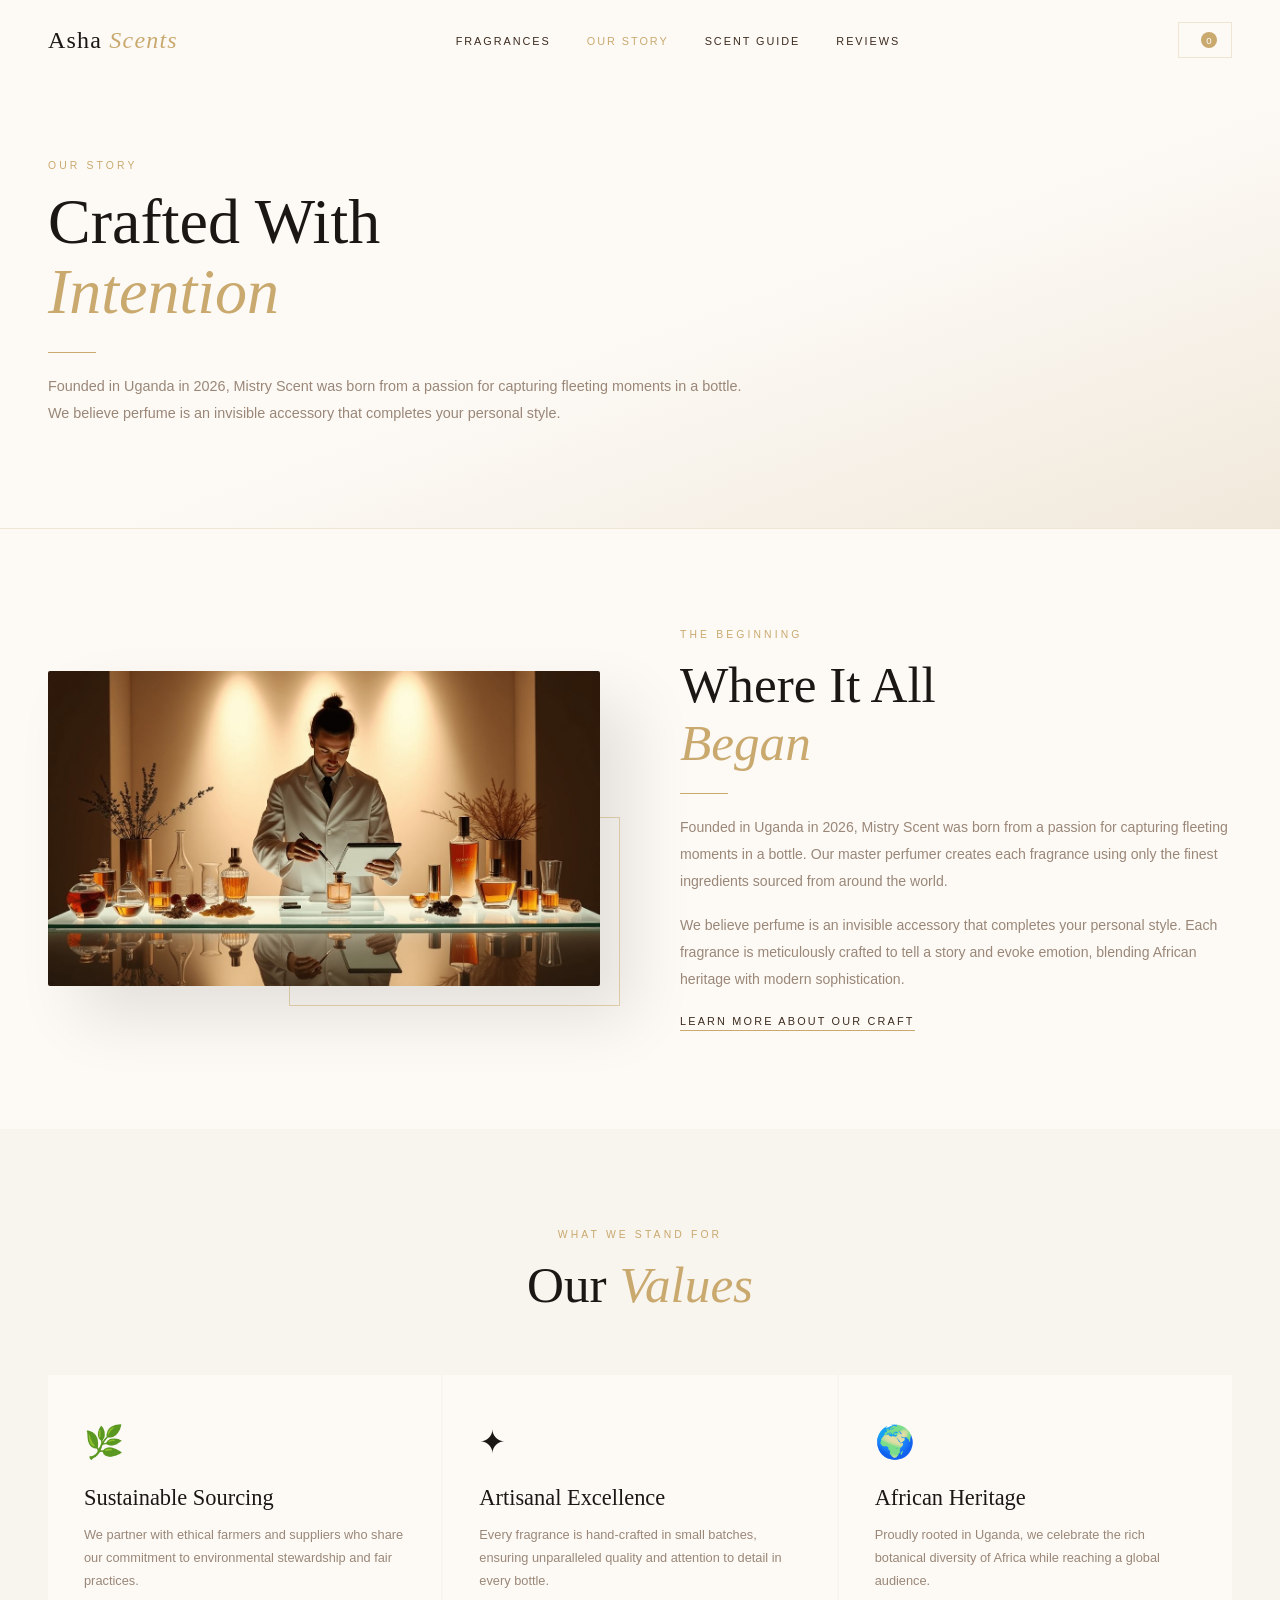
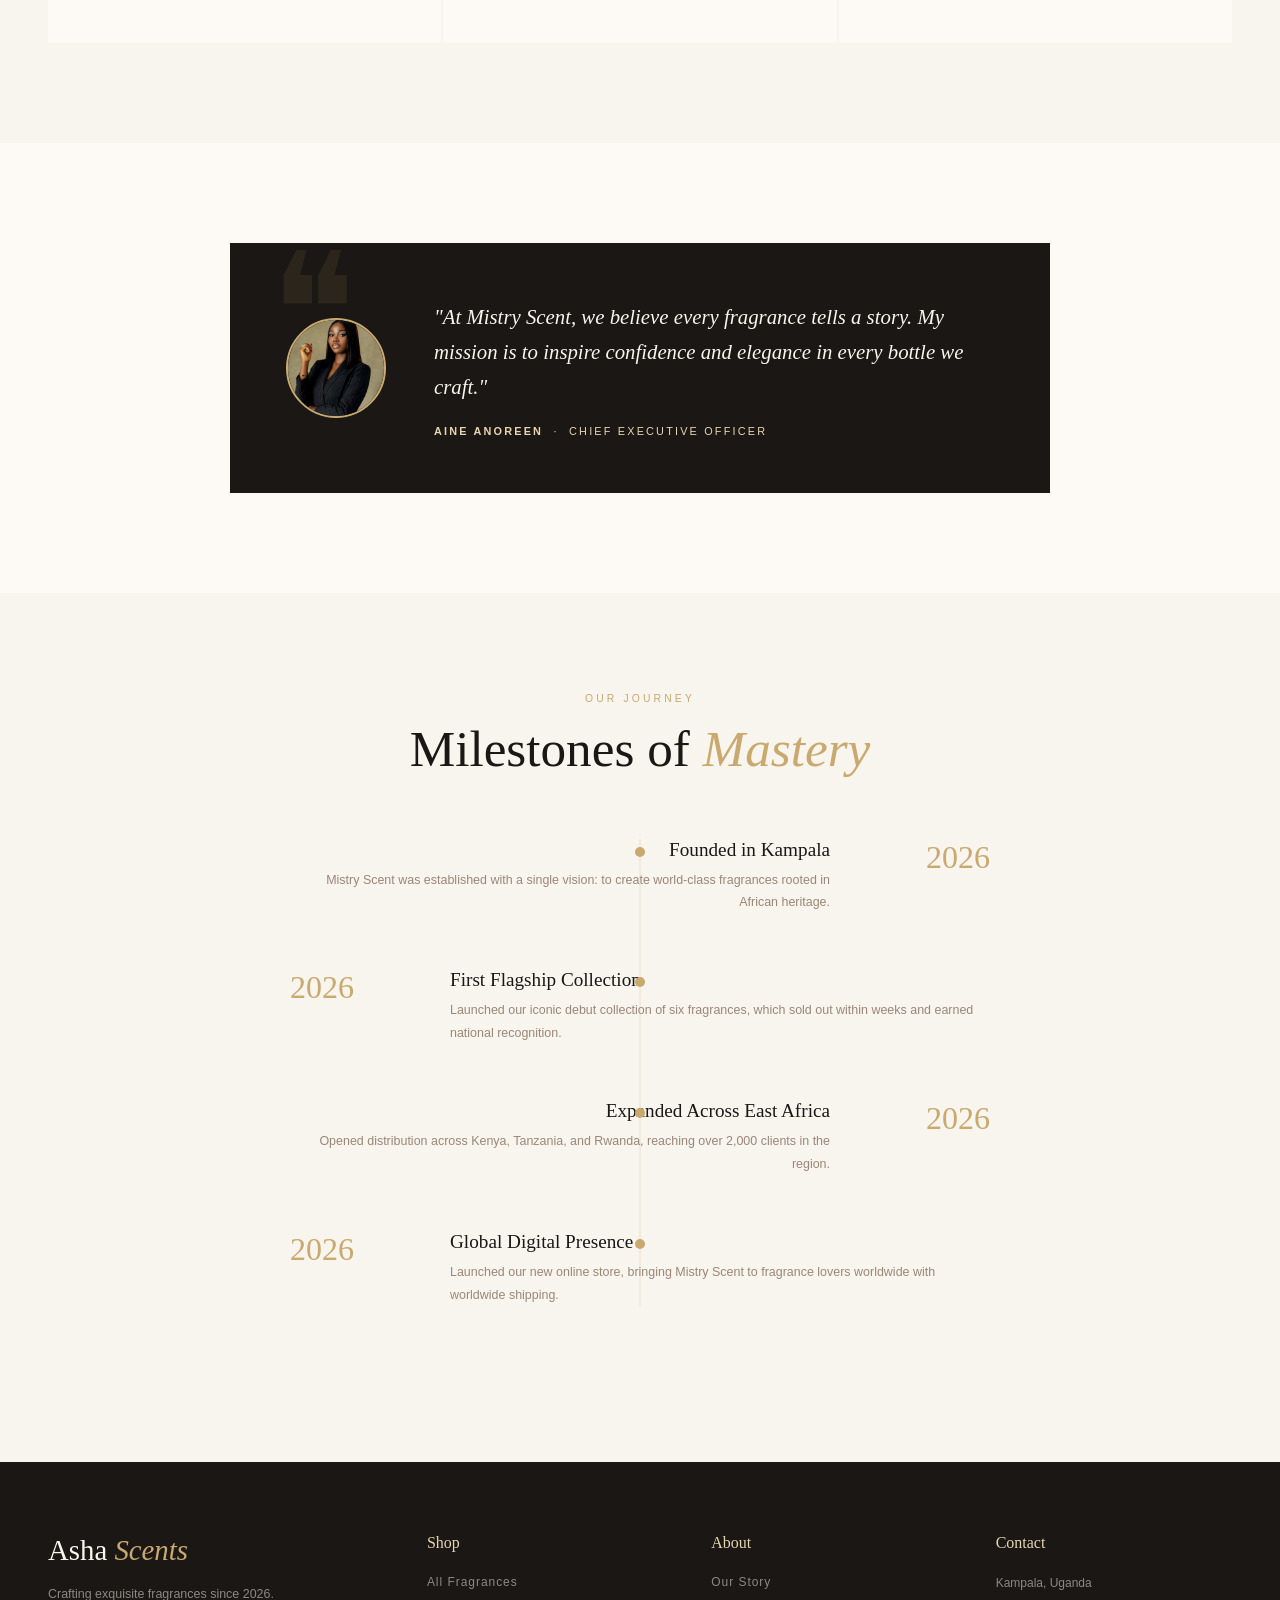
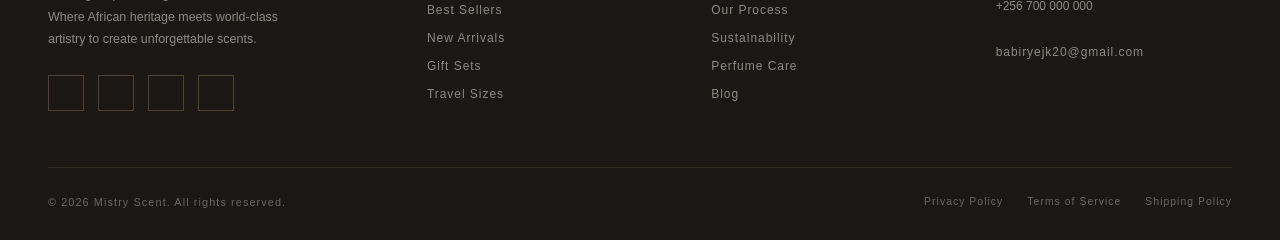
==== pages/about.html @ cc58d783 "Initial Commit" ====
<!doctype html>
<html lang="en">
  <head>
    <meta charset="UTF-8" />
    <meta name="viewport" content="width=device-width, initial-scale=1.0" />
    <title>Our Story | Mistry Scent</title>
    <link rel="stylesheet" href="../css/about.css" />
  </head>
  <body>
    <!-- NAV -->
    <nav id="mainNav">
      <a href="../index.html" class="nav-logo">Asha <em>Scents</em></a>
      <ul class="nav-links">
        <li><a href="../index.html#fragrances">Fragrances</a></li>
        <li><a href="./about.html" class="active">Our Story</a></li>
        <li><a href="../index.html#guide">Scent Guide</a></li>
        <li><a href="./testimonials.html">Reviews</a></li>
      </ul>
      <button class="nav-bag" id="navBag" aria-label="Open shopping bag">
        <i class="fas fa-shopping-bag" style="font-size: 0.85rem"></i>
        <span class="nav-bag-count" id="cartCount">0</span>
      </button>
      <button class="nav-hamburger" id="hamburger" aria-label="Open menu">
        <i class="fas fa-bars"></i>
      </button>
    </nav>

    <div class="mobile-menu" id="mobileMenu">
      <button class="mobile-close" id="mobileClose">
        <i class="fas fa-times"></i>
      </button>
      <a href="../index.html#fragrances">Fragrances</a>
      <a href="./about.html">Our Story</a>
      <a href="../index.html#guide">Scent Guide</a>
      <a href="./testimonials.html">Reviews</a>
      <a href="../index.html#contact">Contact</a>
    </div>

    <!-- PAGE HERO -->
    <div class="page-hero">
      <div class="page-hero-inner reveal">
        <div class="section-eyebrow">Our Story</div>
        <h1>Crafted With<br /><em>Intention</em></h1>
        <div class="divider"></div>
        <p>
          Founded in Uganda in 2026, Mistry Scent was born from a passion for
          capturing fleeting moments in a bottle. We believe perfume is an
          invisible accessory that completes your personal style.
        </p>
      </div>
    </div>

    <!-- ABOUT -->
    <section id="about">
      <div class="about-grid">
        <div class="about-img-wrap reveal">
          <img
            src="../assets/scents/man_in_lab.jpg"
            alt="Master perfumer crafting luxury fragrances"
          />
          <div class="about-img-accent"></div>
        </div>
        <div class="about-content reveal">
          <div class="section-eyebrow">The Beginning</div>
          <h2 class="section-title">Where It All<br /><em>Began</em></h2>
          <div class="divider"></div>
          <p>
            Founded in Uganda in 2026, Mistry Scent was born from a passion for
            capturing fleeting moments in a bottle. Our master perfumer creates
            each fragrance using only the finest ingredients sourced from around
            the world.
          </p>
          <p>
            We believe perfume is an invisible accessory that completes your
            personal style. Each fragrance is meticulously crafted to tell a
            story and evoke emotion, blending African heritage with modern
            sophistication.
          </p>
          <a href="#" class="about-link">Learn More About Our Craft</a>
        </div>
      </div>
    </section>

    <!-- VALUES -->
    <section class="values-section">
      <div style="text-align: center" class="reveal">
        <div class="section-eyebrow">What We Stand For</div>
        <h2 class="section-title">Our <em>Values</em></h2>
      </div>
      <div class="values-grid">
        <div class="value-card reveal">
          <div class="value-icon">🌿</div>
          <div class="value-title">Sustainable Sourcing</div>
          <div class="value-desc">
            We partner with ethical farmers and suppliers who share our
            commitment to environmental stewardship and fair practices.
          </div>
        </div>
        <div class="value-card reveal">
          <div class="value-icon">✦</div>
          <div class="value-title">Artisanal Excellence</div>
          <div class="value-desc">
            Every fragrance is hand-crafted in small batches, ensuring
            unparalleled quality and attention to detail in every bottle.
          </div>
        </div>
        <div class="value-card reveal">
          <div class="value-icon">🌍</div>
          <div class="value-title">African Heritage</div>
          <div class="value-desc">
            Proudly rooted in Uganda, we celebrate the rich botanical diversity
            of Africa while reaching a global audience.
          </div>
        </div>
      </div>
    </section>

    <!-- CEO -->
    <div class="ceo-section reveal">
      <div class="ceo-inner">
        <div class="ceo-avatar">
          <img
            src="../assets/aineAnoreen.jpg"
            alt="Aine Anoreen, CEO"
          />
        </div>
        <div>
          <p class="ceo-quote">
            "At Mistry Scent, we believe every fragrance tells a story. My
            mission is to inspire confidence and elegance in every bottle we
            craft."
          </p>
          <div class="ceo-name">
            <strong>Aine Anoreen</strong> &nbsp;·&nbsp; Chief Executive Officer
          </div>
        </div>
      </div>
    </div>

    <!-- TIMELINE -->
    <section class="timeline-section">
      <div style="text-align: center" class="reveal">
        <div class="section-eyebrow">Our Journey</div>
        <h2 class="section-title">Milestones of <em>Mastery</em></h2>
      </div>
      <div class="timeline">
        <div class="timeline-item reveal">
          <div class="timeline-year">2026</div>
          <div class="timeline-dot"></div>
          <div class="timeline-content">
            <div class="timeline-title">Founded in Kampala</div>
            <div class="timeline-desc">
              Mistry Scent was established with a single vision: to create
              world-class fragrances rooted in African heritage.
            </div>
          </div>
        </div>
        <div class="timeline-item reveal">
          <div class="timeline-year">2026</div>
          <div class="timeline-dot"></div>
          <div class="timeline-content">
            <div class="timeline-title">First Flagship Collection</div>
            <div class="timeline-desc">
              Launched our iconic debut collection of six fragrances, which sold
              out within weeks and earned national recognition.
            </div>
          </div>
        </div>
        <div class="timeline-item reveal">
          <div class="timeline-year">2026</div>
          <div class="timeline-dot"></div>
          <div class="timeline-content">
            <div class="timeline-title">Expanded Across East Africa</div>
            <div class="timeline-desc">
              Opened distribution across Kenya, Tanzania, and Rwanda, reaching
              over 2,000 clients in the region.
            </div>
          </div>
        </div>
        <div class="timeline-item reveal">
          <div class="timeline-year">2026</div>
          <div class="timeline-dot"></div>
          <div class="timeline-content">
            <div class="timeline-title">Global Digital Presence</div>
            <div class="timeline-desc">
              Launched our new online store, bringing Mistry Scent to fragrance
              lovers worldwide with worldwide shipping.
            </div>
          </div>
        </div>
      </div>
    </section>

    <!-- FOOTER -->
    <footer id="contact">
      <div class="footer-grid">
        <div>
          <div class="footer-brand">Asha <em>Scents</em></div>
          <p class="footer-about">
            Crafting exquisite fragrances since 2026. Where African heritage
            meets world-class artistry to create unforgettable scents.
          </p>
          <div class="footer-socials">
            <a href="#" class="footer-social" aria-label="Instagram"
              ><i class="fab fa-instagram"></i
            ></a>
            <a href="#" class="footer-social" aria-label="Facebook"
              ><i class="fab fa-facebook-f"></i
            ></a>
            <a href="#" class="footer-social" aria-label="Pinterest"
              ><i class="fab fa-pinterest-p"></i
            ></a>
            <a href="#" class="footer-social" aria-label="TikTok"
              ><i class="fab fa-tiktok"></i
            ></a>
          </div>
        </div>
        <div class="footer-col">
          <h4>Shop</h4>
          <ul>
            <li><a href="#">All Fragrances</a></li>
            <li><a href="#">Best Sellers</a></li>
            <li><a href="#">New Arrivals</a></li>
            <li><a href="#">Gift Sets</a></li>
            <li><a href="#">Travel Sizes</a></li>
          </ul>
        </div>
        <div class="footer-col">
          <h4>About</h4>
          <ul>
            <li><a href="#">Our Story</a></li>
            <li><a href="#">Our Process</a></li>
            <li><a href="#">Sustainability</a></li>
            <li><a href="#">Perfume Care</a></li>
            <li><a href="#">Blog</a></li>
          </ul>
        </div>
        <div class="footer-col">
          <h4>Contact</h4>
          <address>
            Kampala, Uganda<br />+256 700 000 000<br /><br /><a
              href="mailto:babiryejk20@gmail.com"
              >babiryejk20@gmail.com</a
            >
          </address>
        </div>
      </div>
      <div class="footer-bottom">
        <p>© 2026 Mistry Scent. All rights reserved.</p>
        <div class="footer-links">
          <a href="#">Privacy Policy</a><a href="#">Terms of Service</a
          ><a href="#">Shipping Policy</a>
        </div>
      </div>
    </footer>

    <!-- TOAST -->
    <div class="toast" id="toast" role="status" aria-live="polite">
      <i class="toast-icon fas fa-check"></i>
      <span class="toast-msg"></span>
    </div>

    <script src="../js/about.js"></script>
  </body>
</html>
---- css/about.css ----
:root {
  --cream: #f8f4ee;
  --warm-white: #fdfaf6;
  --gold: #c9a96e;
  --gold-light: #e8d5b0;
  --gold-dark: #9d7a45;
  --charcoal: #1a1714;
  --brown: #3d2b1f;
  --mid: #6b5744;
  --text-muted: #9a8778;
  --border: rgba(201, 169, 110, 0.25);
  --transition: 0.3s ease;
}
*,
*::before,
*::after {
  margin: 0;
  padding: 0;
  box-sizing: border-box;
}
html {
  scroll-behavior: smooth;
}
body {
  font-family: "Jost", sans-serif;
  background: var(--warm-white);
  color: var(--charcoal);
  overflow-x: hidden;
}
h1,
h2,
h3,
h4 {
  font-family: "Cormorant Garamond", serif;
}
img {
  display: block;
  max-width: 100%;
}
a {
  text-decoration: none;
  color: inherit;
}

.section-eyebrow {
  font-size: 0.65rem;
  letter-spacing: 0.3em;
  text-transform: uppercase;
  color: var(--gold);
  font-weight: 400;
  margin-bottom: 16px;
}
.section-title {
  font-size: clamp(2rem, 4vw, 3.2rem);
  font-weight: 300;
  line-height: 1.15;
  color: var(--charcoal);
}
.section-title em {
  font-style: italic;
  color: var(--gold);
}
.divider {
  width: 48px;
  height: 1px;
  background: var(--gold);
  margin: 20px 0;
}
.reveal {
  opacity: 0;
  transform: translateY(28px);
  transition:
    opacity 0.8s ease,
    transform 0.8s ease;
}
.reveal.visible {
  opacity: 1;
  transform: translateY(0);
}

/* NAV */
nav {
  position: fixed;
  top: 0;
  left: 0;
  right: 0;
  z-index: 900;
  display: flex;
  align-items: center;
  justify-content: space-between;
  padding: 22px 48px;
  transition:
    background 0.4s,
    box-shadow 0.4s;
}
nav.scrolled {
  background: rgba(253, 250, 246, 0.96);
  box-shadow: 0 1px 20px rgba(0, 0, 0, 0.07);
  backdrop-filter: blur(12px);
}
.nav-logo {
  font-family: "Cormorant Garamond", serif;
  font-size: 1.5rem;
  font-weight: 300;
  color: var(--charcoal);
  letter-spacing: 0.05em;
}
.nav-logo em {
  font-style: italic;
  color: var(--gold);
}
.nav-links {
  display: flex;
  gap: 36px;
  list-style: none;
}
.nav-links a {
  font-size: 0.68rem;
  letter-spacing: 0.18em;
  text-transform: uppercase;
  color: var(--brown);
  font-weight: 400;
  transition: color var(--transition);
}
.nav-links a:hover,
.nav-links a.active {
  color: var(--gold);
}
.nav-bag {
  background: none;
  border: 1px solid var(--border);
  padding: 9px 14px;
  cursor: pointer;
  color: var(--charcoal);
  display: flex;
  align-items: center;
  gap: 8px;
  transition: border-color var(--transition);
}
.nav-bag:hover {
  border-color: var(--gold);
}
.nav-bag-count {
  font-size: 0.6rem;
  background: var(--gold);
  color: #fff;
  border-radius: 50%;
  width: 16px;
  height: 16px;
  display: flex;
  align-items: center;
  justify-content: center;
  font-weight: 500;
}
.nav-hamburger {
  display: none;
  background: none;
  border: none;
  cursor: pointer;
  font-size: 1.1rem;
  color: var(--charcoal);
}

/* MOBILE MENU */
.mobile-menu {
  position: fixed;
  inset: 0;
  background: var(--warm-white);
  z-index: 950;
  display: flex;
  flex-direction: column;
  align-items: center;
  justify-content: center;
  gap: 28px;
  transform: translateX(100%);
  transition: transform 0.4s cubic-bezier(0.77, 0, 0.175, 1);
}
.mobile-menu.open {
  transform: translateX(0);
}
.mobile-menu a {
  font-family: "Cormorant Garamond", serif;
  font-size: 2.2rem;
  font-weight: 300;
  color: var(--charcoal);
}
.mobile-menu a:hover {
  color: var(--gold);
}
.mobile-close {
  position: absolute;
  top: 24px;
  right: 28px;
  background: none;
  border: none;
  font-size: 1.4rem;
  cursor: pointer;
  color: var(--charcoal);
}

/* PAGE HERO */
.page-hero {
  padding: 160px 48px 100px;
  background: linear-gradient(160deg, var(--warm-white) 55%, #f0e8da);
  border-bottom: 1px solid var(--border);
}
.page-hero-inner {
  max-width: 700px;
}
.page-hero h1 {
  font-size: clamp(2.8rem, 5vw, 4.5rem);
  font-weight: 300;
  line-height: 1.1;
  margin-bottom: 24px;
}
.page-hero h1 em {
  font-style: italic;
  color: var(--gold);
}
.page-hero p {
  font-size: 0.9rem;
  color: var(--text-muted);
  line-height: 1.9;
  font-weight: 300;
}

/* ABOUT SECTION */
#about {
  padding: 100px 48px;
}
.about-grid {
  display: grid;
  grid-template-columns: 1fr 1fr;
  gap: 80px;
  align-items: center;
}
.about-img-wrap {
  position: relative;
}
.about-img-wrap img {
  width: 100%;
  border-radius: 2px;
  box-shadow: 32px 32px 64px rgba(0, 0, 0, 0.1);
}
.about-img-accent {
  position: absolute;
  bottom: -20px;
  right: -20px;
  width: 60%;
  height: 60%;
  border: 1px solid var(--gold-light);
  z-index: -1;
}
.about-content p {
  font-size: 0.88rem;
  color: var(--text-muted);
  line-height: 1.9;
  font-weight: 300;
  margin-bottom: 18px;
}
.about-link {
  font-size: 0.68rem;
  letter-spacing: 0.2em;
  text-transform: uppercase;
  color: var(--brown);
  border-bottom: 1px solid var(--gold);
  padding-bottom: 3px;
  transition: color var(--transition);
}
.about-link:hover {
  color: var(--gold);
}

/* VALUES */
.values-section {
  padding: 100px 48px;
  background: var(--cream);
}
.values-grid {
  display: grid;
  grid-template-columns: repeat(3, 1fr);
  gap: 2px;
  margin-top: 60px;
}
.value-card {
  background: var(--warm-white);
  padding: 48px 36px;
  border-bottom: 3px solid transparent;
  transition:
    border-color var(--transition),
    transform var(--transition);
}
.value-card:hover {
  border-color: var(--gold);
  transform: translateY(-4px);
}
.value-icon {
  font-size: 2rem;
  margin-bottom: 24px;
}
.value-title {
  font-family: "Cormorant Garamond", serif;
  font-size: 1.4rem;
  font-weight: 400;
  margin-bottom: 12px;
}
.value-desc {
  font-size: 0.8rem;
  color: var(--text-muted);
  line-height: 1.8;
  font-weight: 300;
}

/* CEO */
.ceo-section {
  padding: 100px 48px;
}
.ceo-inner {
  max-width: 820px;
  margin: 0 auto;
  display: flex;
  gap: 48px;
  align-items: center;
  background: var(--charcoal);
  padding: 56px;
  position: relative;
  overflow: hidden;
}
.ceo-inner::before {
  content: "❝";
  position: absolute;
  top: -10px;
  left: 40px;
  font-family: "Cormorant Garamond", serif;
  font-size: 10rem;
  color: rgba(201, 169, 110, 0.1);
  line-height: 1;
}
.ceo-avatar {
  flex-shrink: 0;
}
.ceo-avatar img {
  width: 100px;
  height: 100px;
  border-radius: 50%;
  object-fit: cover;
  border: 2px solid var(--gold);
}
.ceo-quote {
  font-family: "Cormorant Garamond", serif;
  font-size: 1.3rem;
  font-weight: 300;
  font-style: italic;
  color: var(--cream);
  line-height: 1.7;
  margin-bottom: 20px;
}
.ceo-name {
  font-size: 0.68rem;
  letter-spacing: 0.2em;
  text-transform: uppercase;
  color: var(--gold-light);
}

/* TIMELINE */
.timeline-section {
  padding: 100px 48px;
  background: var(--cream);
}
.timeline {
  position: relative;
  margin-top: 60px;
  max-width: 700px;
  margin-left: auto;
  margin-right: auto;
}
.timeline::before {
  content: "";
  position: absolute;
  left: 50%;
  top: 0;
  bottom: 0;
  width: 1px;
  background: var(--border);
  transform: translateX(-50%);
}
.timeline-item {
  display: flex;
  gap: 40px;
  margin-bottom: 56px;
  position: relative;
}
.timeline-item:nth-child(odd) {
  flex-direction: row-reverse;
  text-align: right;
}
.timeline-year {
  font-family: "Cormorant Garamond", serif;
  font-size: 2rem;
  font-weight: 300;
  color: var(--gold);
  flex-shrink: 0;
  width: 120px;
}
.timeline-dot {
  position: absolute;
  left: 50%;
  top: 8px;
  width: 10px;
  height: 10px;
  background: var(--gold);
  border-radius: 50%;
  transform: translateX(-50%);
}
.timeline-content {
  flex: 1;
}
.timeline-title {
  font-family: "Cormorant Garamond", serif;
  font-size: 1.2rem;
  font-weight: 400;
  margin-bottom: 8px;
}
.timeline-desc {
  font-size: 0.78rem;
  color: var(--text-muted);
  line-height: 1.8;
  font-weight: 300;
}

/* FOOTER */
footer {
  background: var(--charcoal);
  color: var(--cream);
  padding: 72px 48px 32px;
}
.footer-grid {
  display: grid;
  grid-template-columns: 1.4fr 1fr 1fr 1fr;
  gap: 48px;
  margin-bottom: 56px;
}
.footer-brand {
  font-family: "Cormorant Garamond", serif;
  font-size: 1.8rem;
  font-weight: 300;
  margin-bottom: 16px;
}
.footer-brand em {
  font-style: italic;
  color: var(--gold);
}
.footer-about {
  font-size: 0.78rem;
  color: rgba(253, 250, 246, 0.5);
  line-height: 1.8;
  max-width: 260px;
  margin-bottom: 24px;
}
.footer-socials {
  display: flex;
  gap: 14px;
}
.footer-social {
  width: 36px;
  height: 36px;
  border: 1px solid rgba(201, 169, 110, 0.3);
  display: flex;
  align-items: center;
  justify-content: center;
  font-size: 0.8rem;
  color: var(--gold-light);
  transition: all var(--transition);
}
.footer-social:hover {
  border-color: var(--gold);
  color: var(--gold);
}
.footer-col h4 {
  font-family: "Cormorant Garamond", serif;
  font-size: 1rem;
  font-weight: 400;
  margin-bottom: 20px;
  color: var(--gold-light);
}
.footer-col ul {
  list-style: none;
  display: flex;
  flex-direction: column;
  gap: 10px;
}
.footer-col a {
  font-size: 0.75rem;
  color: rgba(253, 250, 246, 0.5);
  letter-spacing: 0.08em;
  transition: color var(--transition);
}
.footer-col a:hover {
  color: var(--gold-light);
}
footer address {
  font-style: normal;
  font-size: 0.75rem;
  color: rgba(253, 250, 246, 0.5);
  line-height: 1.9;
}
footer address a {
  color: var(--gold-light);
}
.footer-bottom {
  border-top: 1px solid rgba(201, 169, 110, 0.15);
  padding-top: 28px;
  display: flex;
  justify-content: space-between;
  align-items: center;
  flex-wrap: wrap;
  gap: 12px;
}
.footer-bottom p {
  font-size: 0.68rem;
  color: rgba(253, 250, 246, 0.35);
  letter-spacing: 0.1em;
}
.footer-links {
  display: flex;
  gap: 24px;
}
.footer-links a {
  font-size: 0.65rem;
  color: rgba(253, 250, 246, 0.35);
  letter-spacing: 0.1em;
  transition: color var(--transition);
}
.footer-links a:hover {
  color: var(--gold-light);
}

/* TOAST */
.toast {
  position: fixed;
  bottom: 32px;
  right: 32px;
  z-index: 9999;
  background: var(--charcoal);
  color: var(--cream);
  padding: 14px 24px;
  font-size: 0.78rem;
  letter-spacing: 0.08em;
  display: flex;
  align-items: center;
  gap: 12px;
  opacity: 0;
  transform: translateY(16px);
  transition: all 0.4s ease;
  pointer-events: none;
}
.toast.show {
  opacity: 1;
  transform: translateY(0);
}
.toast-icon {
  color: var(--gold);
}

@media (max-width: 900px) {
  nav {
    padding: 18px 24px;
  }
  .nav-links {
    display: none;
  }
  .nav-hamburger {
    display: block;
  }
  .page-hero {
    padding: 120px 24px 60px;
  }
  #about {
    padding: 60px 24px;
  }
  .about-grid {
    grid-template-columns: 1fr;
    gap: 40px;
  }
  .about-img-accent {
    display: none;
  }
  .values-section {
    padding: 60px 24px;
  }
  .values-grid {
    grid-template-columns: 1fr;
  }
  .ceo-section {
    padding: 60px 24px;
  }
  .ceo-inner {
    flex-direction: column;
    text-align: center;
    padding: 40px 28px;
  }
  .timeline-section {
    padding: 60px 24px;
  }
  .timeline::before {
    left: 20px;
  }
  .timeline-item,
  .timeline-item:nth-child(odd) {
    flex-direction: column;
    text-align: left;
    padding-left: 48px;
  }
  .timeline-dot {
    left: 20px;
  }
  .timeline-year {
    width: auto;
  }
  .footer-grid {
    grid-template-columns: 1fr 1fr;
  }
}
@media (max-width: 560px) {
  .footer-grid {
    grid-template-columns: 1fr;
  }
  footer {
    padding: 48px 24px 24px;
  }
}
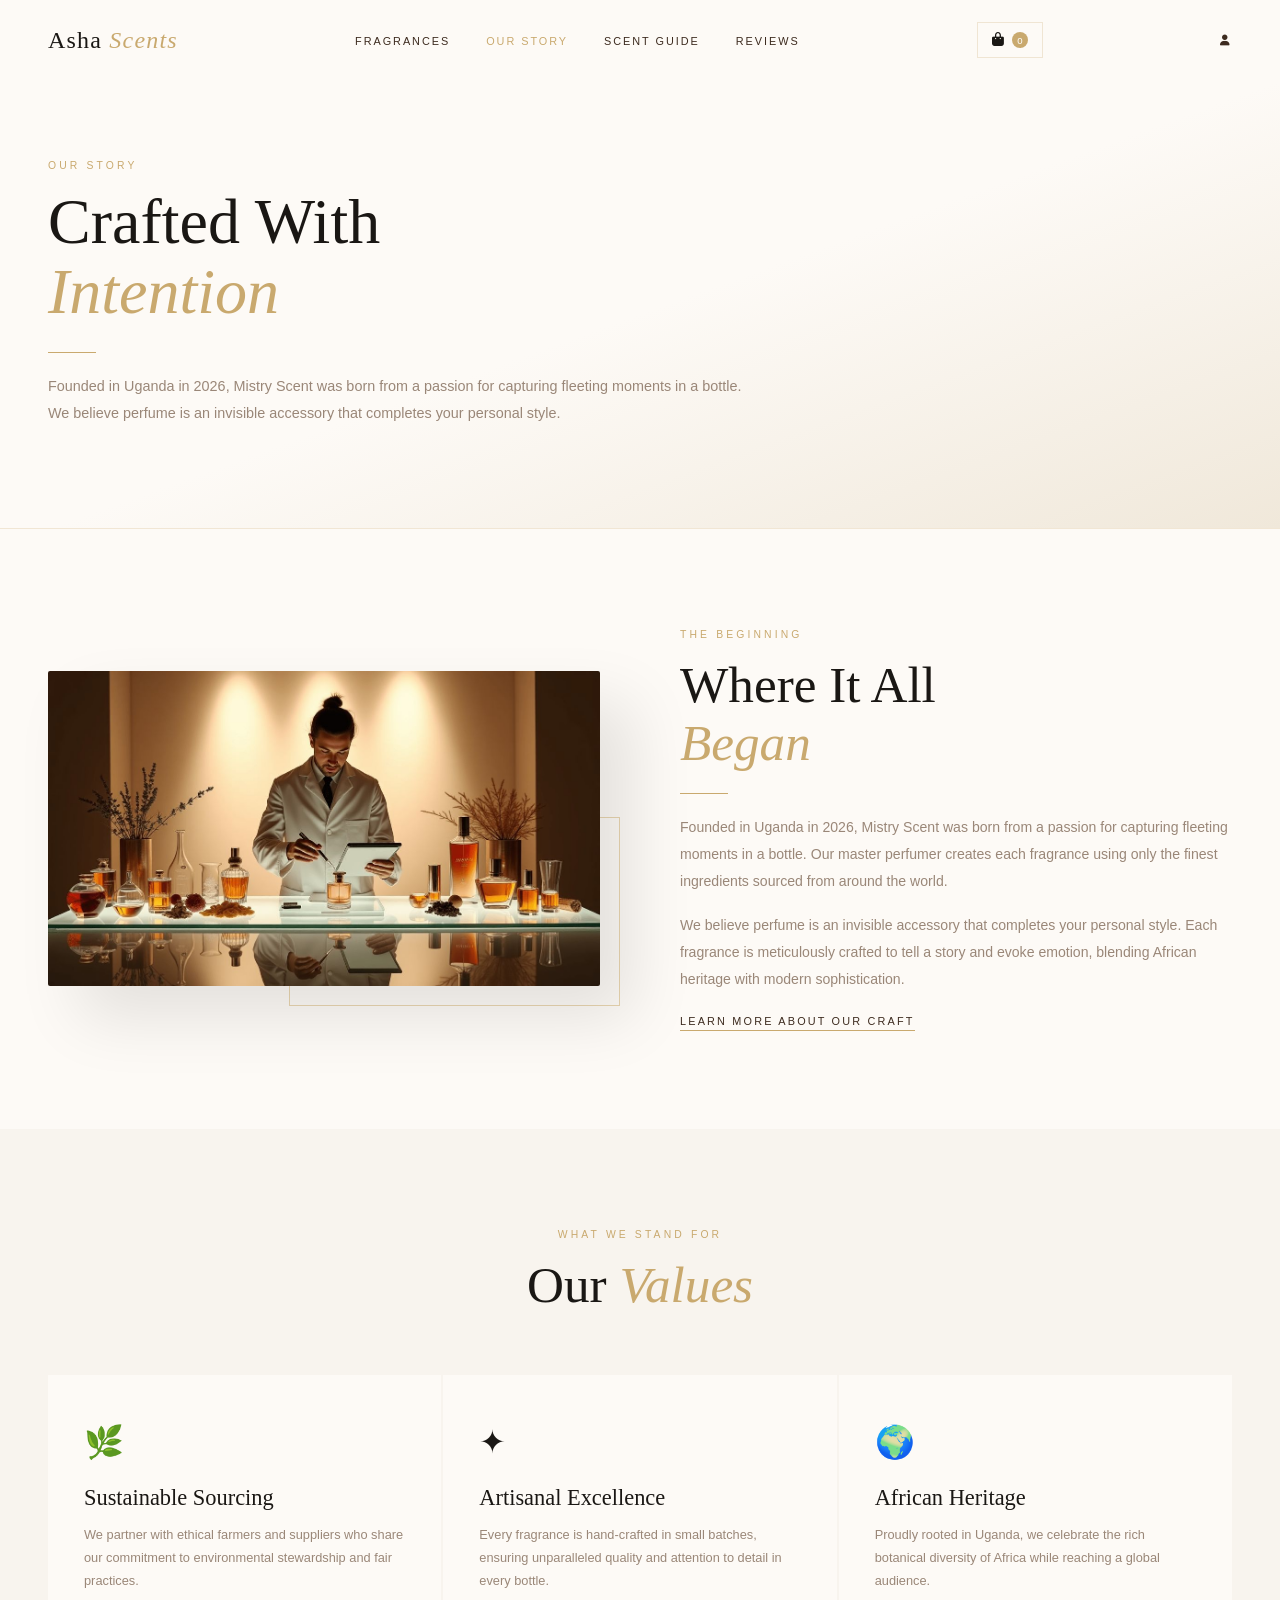
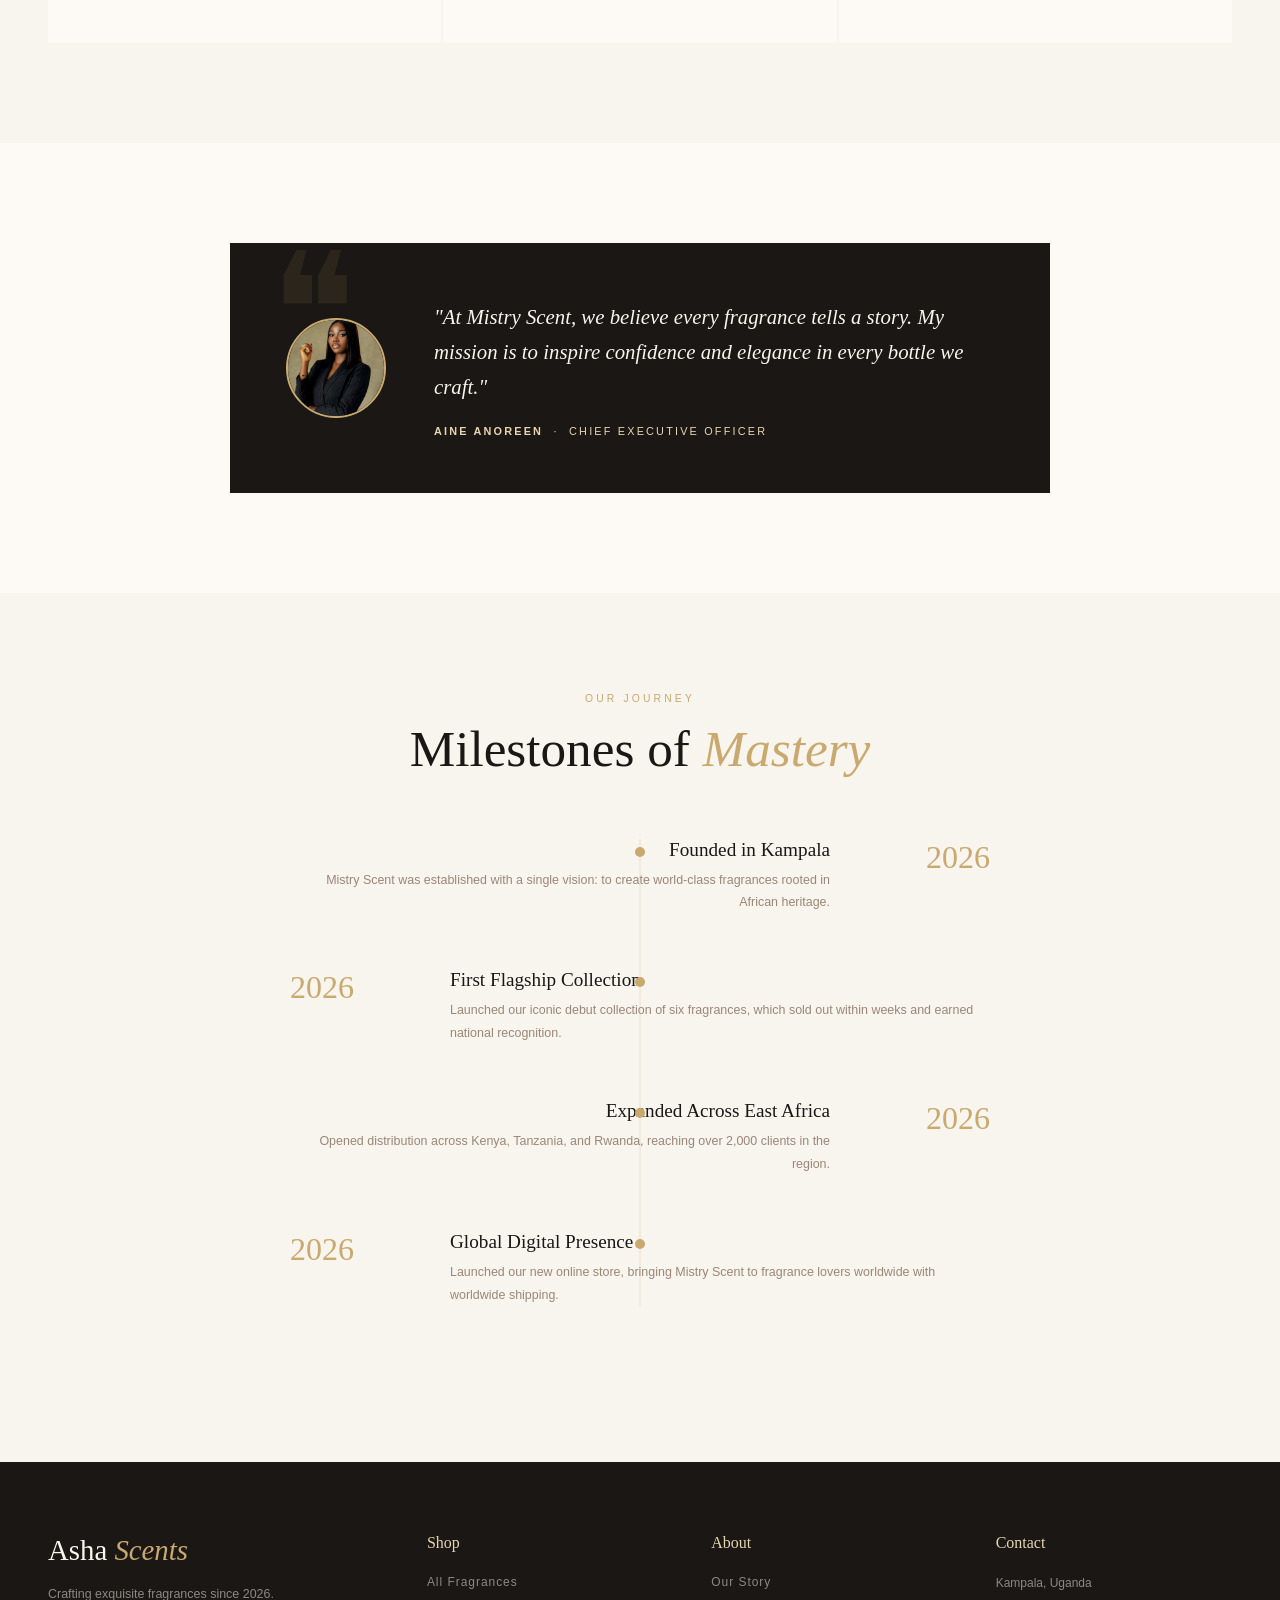
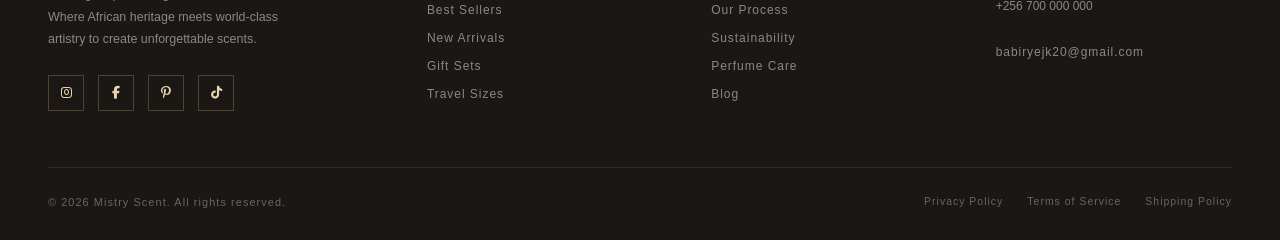
==== commit e307371b: "Add php files" ====
--- a/pages/about.html
+++ b/pages/about.html
@@ -3,6 +3,8 @@
   <head>
     <meta charset="UTF-8" />
     <meta name="viewport" content="width=device-width, initial-scale=1.0" />
+    <link rel="stylesheet" href="https://cdnjs.cloudflare.com/ajax/libs/font-awesome/6.4.0/css/all.min.css" />
+
     <title>Our Story | Mistry Scent</title>
     <link rel="stylesheet" href="../css/about.css" />
   </head>
@@ -20,6 +22,11 @@
         <i class="fas fa-shopping-bag" style="font-size: 0.85rem"></i>
         <span class="nav-bag-count" id="cartCount">0</span>
       </button>
+      <div class="nav-account">
+        <a href="pages/login.php" id="nav-account" aria-label="User account"
+          ><i class="fas fa-user"></i
+        ></a>
+      </div>
       <button class="nav-hamburger" id="hamburger" aria-label="Open menu">
         <i class="fas fa-bars"></i>
       </button>
--- a/css/about.css
+++ b/css/about.css
@@ -223,6 +223,15 @@
   line-height: 1.9;
   font-weight: 300;
 }
+.nav-account{
+  font-size: 0.68rem;
+  letter-spacing: 0.18em;
+  text-transform: uppercase;
+  color: var(--brown);
+  font-weight: 400;
+  transition: color var(--transition);
+  cursor: pointer;
+}
 
 /* ABOUT SECTION */
 #about {
